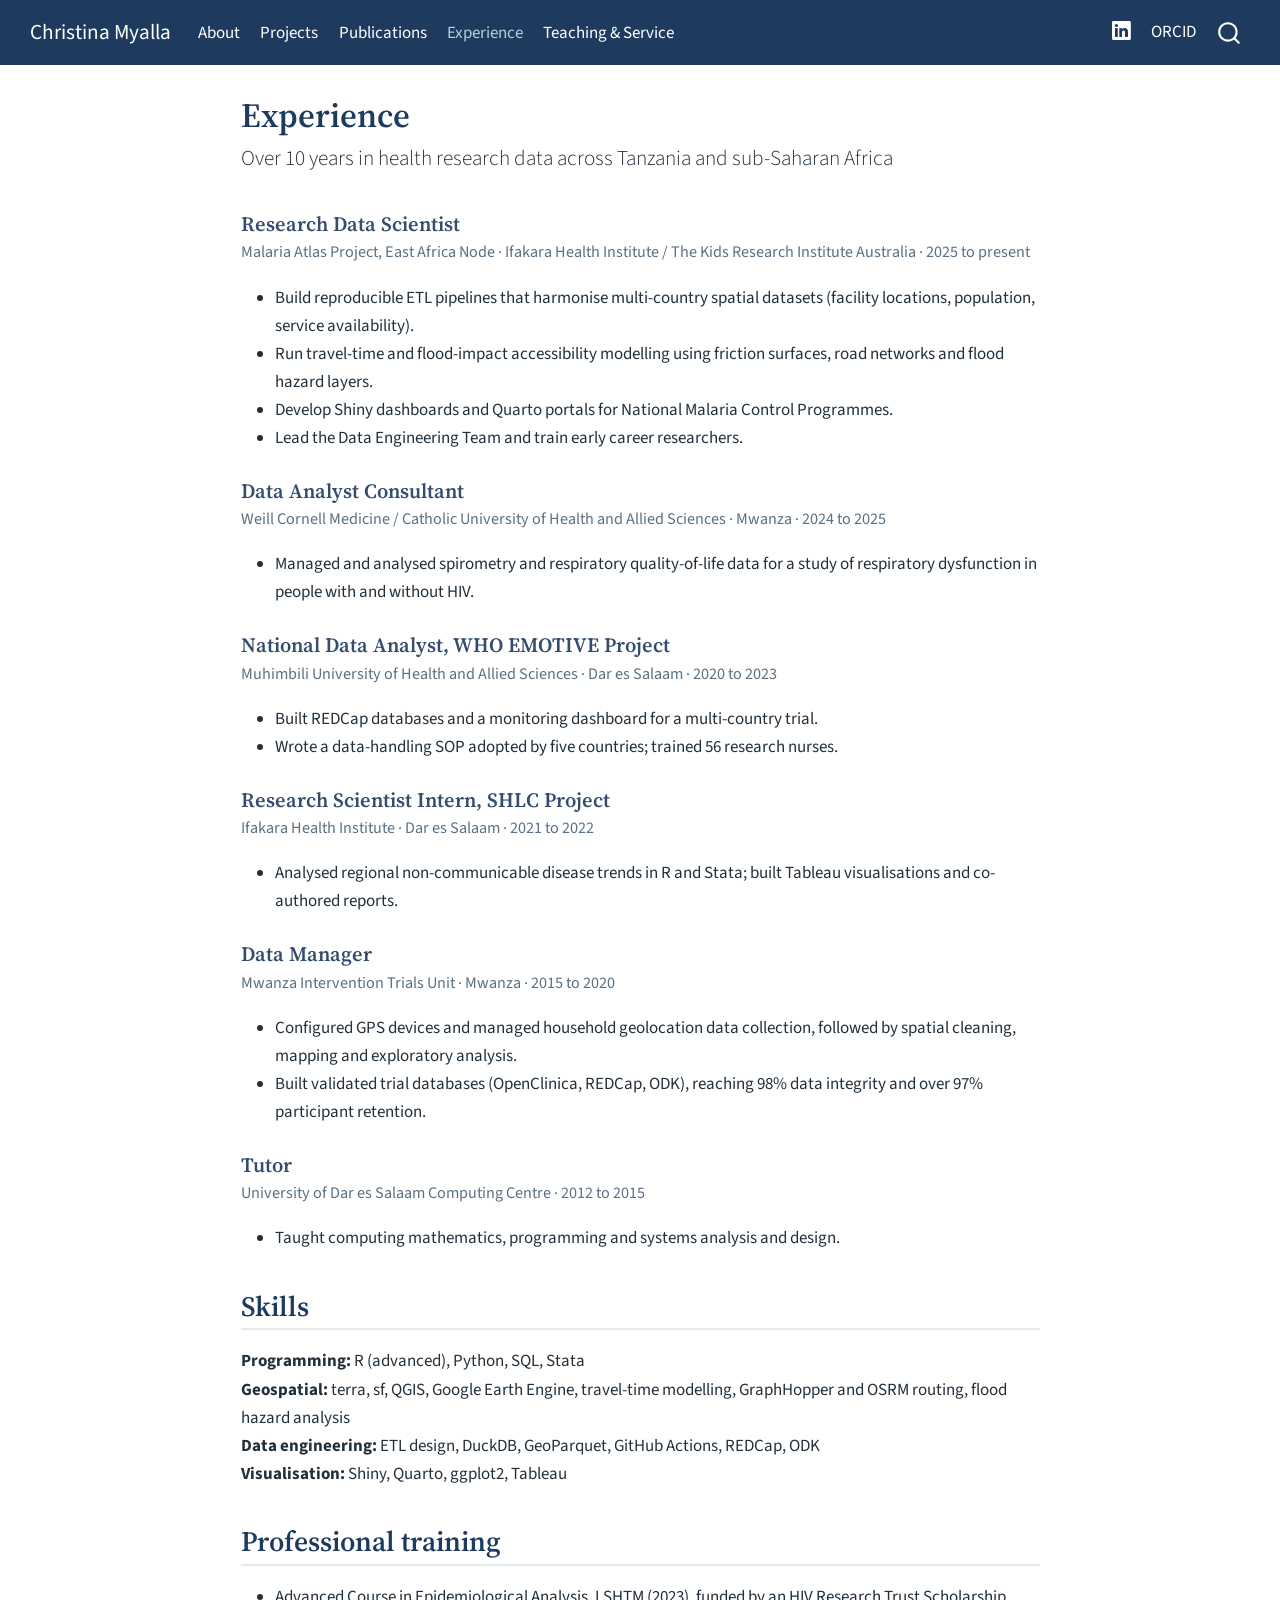
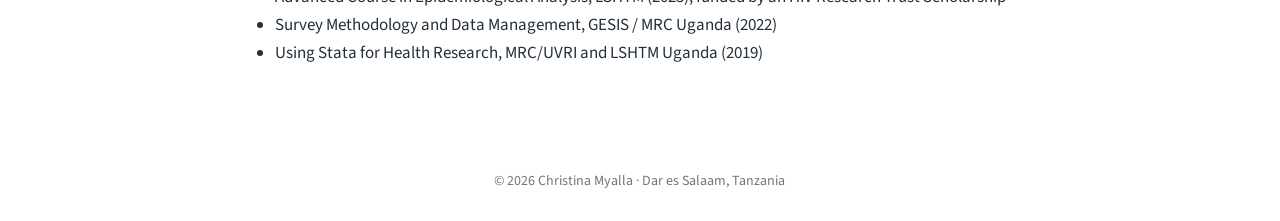
==== docs/experience.html @ db6a3d54 "Include built site in docs/ for GitHub Pages Co-Authored-By: Claude Opus 5.5 <noreply@anthropic.com>" ====
<!DOCTYPE html>
<html xmlns="http://www.w3.org/1999/xhtml" lang="en" xml:lang="en"><head>

<meta charset="utf-8">
<meta name="generator" content="quarto-1.6.42">

<meta name="viewport" content="width=device-width, initial-scale=1.0, user-scalable=yes">


<title>Experience – Christina Myalla</title>
<style>
code{white-space: pre-wrap;}
span.smallcaps{font-variant: small-caps;}
div.columns{display: flex; gap: min(4vw, 1.5em);}
div.column{flex: auto; overflow-x: auto;}
div.hanging-indent{margin-left: 1.5em; text-indent: -1.5em;}
ul.task-list{list-style: none;}
ul.task-list li input[type="checkbox"] {
  width: 0.8em;
  margin: 0 0.8em 0.2em -1em; /* quarto-specific, see https://github.com/quarto-dev/quarto-cli/issues/4556 */ 
  vertical-align: middle;
}
</style>


<script src="site_libs/quarto-nav/quarto-nav.js"></script>
<script src="site_libs/quarto-nav/headroom.min.js"></script>
<script src="site_libs/clipboard/clipboard.min.js"></script>
<script src="site_libs/quarto-search/autocomplete.umd.js"></script>
<script src="site_libs/quarto-search/fuse.min.js"></script>
<script src="site_libs/quarto-search/quarto-search.js"></script>
<meta name="quarto:offset" content="./">
<script src="site_libs/quarto-html/quarto.js"></script>
<script src="site_libs/quarto-html/popper.min.js"></script>
<script src="site_libs/quarto-html/tippy.umd.min.js"></script>
<script src="site_libs/quarto-html/anchor.min.js"></script>
<link href="site_libs/quarto-html/tippy.css" rel="stylesheet">
<link href="site_libs/quarto-html/quarto-syntax-highlighting-2f5df379a58b258e96c21c0638c20c03.css" rel="stylesheet" id="quarto-text-highlighting-styles">
<script src="site_libs/bootstrap/bootstrap.min.js"></script>
<link href="site_libs/bootstrap/bootstrap-icons.css" rel="stylesheet">
<link href="site_libs/bootstrap/bootstrap-7a274385d1ec533db2ee7df7dd593ee8.min.css" rel="stylesheet" append-hash="true" id="quarto-bootstrap" data-mode="light">
<script id="quarto-search-options" type="application/json">{
  "location": "navbar",
  "copy-button": false,
  "collapse-after": 3,
  "panel-placement": "end",
  "type": "overlay",
  "limit": 50,
  "keyboard-shortcut": [
    "f",
    "/",
    "s"
  ],
  "show-item-context": false,
  "language": {
    "search-no-results-text": "No results",
    "search-matching-documents-text": "matching documents",
    "search-copy-link-title": "Copy link to search",
    "search-hide-matches-text": "Hide additional matches",
    "search-more-match-text": "more match in this document",
    "search-more-matches-text": "more matches in this document",
    "search-clear-button-title": "Clear",
    "search-text-placeholder": "",
    "search-detached-cancel-button-title": "Cancel",
    "search-submit-button-title": "Submit",
    "search-label": "Search"
  }
}</script>
<style>html{ scroll-behavior: smooth; }</style>


</head>

<body class="nav-fixed fullcontent">

<div id="quarto-search-results"></div>
  <header id="quarto-header" class="headroom fixed-top">
    <nav class="navbar navbar-expand-lg " data-bs-theme="dark">
      <div class="navbar-container container-fluid">
      <div class="navbar-brand-container mx-auto">
    <a class="navbar-brand" href="./index.html">
    <span class="navbar-title">Christina Myalla</span>
    </a>
  </div>
            <div id="quarto-search" class="" title="Search"></div>
          <button class="navbar-toggler" type="button" data-bs-toggle="collapse" data-bs-target="#navbarCollapse" aria-controls="navbarCollapse" role="menu" aria-expanded="false" aria-label="Toggle navigation" onclick="if (window.quartoToggleHeadroom) { window.quartoToggleHeadroom(); }">
  <span class="navbar-toggler-icon"></span>
</button>
          <div class="collapse navbar-collapse" id="navbarCollapse">
            <ul class="navbar-nav navbar-nav-scroll me-auto">
  <li class="nav-item">
    <a class="nav-link" href="./index.html"> 
<span class="menu-text">About</span></a>
  </li>  
  <li class="nav-item">
    <a class="nav-link" href="./projects.html"> 
<span class="menu-text">Projects</span></a>
  </li>  
  <li class="nav-item">
    <a class="nav-link" href="./publications.html"> 
<span class="menu-text">Publications</span></a>
  </li>  
  <li class="nav-item">
    <a class="nav-link active" href="./experience.html" aria-current="page"> 
<span class="menu-text">Experience</span></a>
  </li>  
  <li class="nav-item">
    <a class="nav-link" href="./teaching.html"> 
<span class="menu-text">Teaching &amp; Service</span></a>
  </li>  
</ul>
            <ul class="navbar-nav navbar-nav-scroll ms-auto">
  <li class="nav-item compact">
    <a class="nav-link" href="https://www.linkedin.com/in/christina-myalla-bb707094"> <i class="bi bi-linkedin" role="img" aria-label="LinkedIn">
</i> 
<span class="menu-text"></span></a>
  </li>  
  <li class="nav-item">
    <a class="nav-link" href="https://orcid.org/0009-0005-3917-7203"> 
<span class="menu-text">ORCID</span></a>
  </li>  
</ul>
          </div> <!-- /navcollapse -->
            <div class="quarto-navbar-tools">
</div>
      </div> <!-- /container-fluid -->
    </nav>
</header>
<!-- content -->
<div id="quarto-content" class="quarto-container page-columns page-rows-contents page-layout-article page-navbar">
<!-- sidebar -->
<!-- margin-sidebar -->
    
<!-- main -->
<main class="content" id="quarto-document-content">

<header id="title-block-header" class="quarto-title-block default">
<div class="quarto-title">
<h1 class="title">Experience</h1>
<p class="subtitle lead">Over 10 years in health research data across Tanzania and sub-Saharan Africa</p>
</div>



<div class="quarto-title-meta">

    
  
    
  </div>
  


</header>


<section id="research-data-scientist" class="level3 role">
<h3 class="anchored" data-anchor-id="research-data-scientist">Research Data Scientist</h3>
<p><span class="meta">Malaria Atlas Project, East Africa Node · Ifakara Health Institute / The Kids Research Institute Australia · 2025 to present</span></p>
<ul>
<li>Build reproducible ETL pipelines that harmonise multi-country spatial datasets (facility locations, population, service availability).</li>
<li>Run travel-time and flood-impact accessibility modelling using friction surfaces, road networks and flood hazard layers.</li>
<li>Develop Shiny dashboards and Quarto portals for National Malaria Control Programmes.</li>
<li>Lead the Data Engineering Team and train early career researchers.</li>
</ul>
</section>
<section id="data-analyst-consultant" class="level3 role">
<h3 class="anchored" data-anchor-id="data-analyst-consultant">Data Analyst Consultant</h3>
<p><span class="meta">Weill Cornell Medicine / Catholic University of Health and Allied Sciences · Mwanza · 2024 to 2025</span></p>
<ul>
<li>Managed and analysed spirometry and respiratory quality-of-life data for a study of respiratory dysfunction in people with and without HIV.</li>
</ul>
</section>
<section id="national-data-analyst-who-emotive-project" class="level3 role">
<h3 class="anchored" data-anchor-id="national-data-analyst-who-emotive-project">National Data Analyst, WHO EMOTIVE Project</h3>
<p><span class="meta">Muhimbili University of Health and Allied Sciences · Dar es Salaam · 2020 to 2023</span></p>
<ul>
<li>Built REDCap databases and a monitoring dashboard for a multi-country trial.</li>
<li>Wrote a data-handling SOP adopted by five countries; trained 56 research nurses.</li>
</ul>
</section>
<section id="research-scientist-intern-shlc-project" class="level3 role">
<h3 class="anchored" data-anchor-id="research-scientist-intern-shlc-project">Research Scientist Intern, SHLC Project</h3>
<p><span class="meta">Ifakara Health Institute · Dar es Salaam · 2021 to 2022</span></p>
<ul>
<li>Analysed regional non-communicable disease trends in R and Stata; built Tableau visualisations and co-authored reports.</li>
</ul>
</section>
<section id="data-manager" class="level3 role">
<h3 class="anchored" data-anchor-id="data-manager">Data Manager</h3>
<p><span class="meta">Mwanza Intervention Trials Unit · Mwanza · 2015 to 2020</span></p>
<ul>
<li>Configured GPS devices and managed household geolocation data collection, followed by spatial cleaning, mapping and exploratory analysis.</li>
<li>Built validated trial databases (OpenClinica, REDCap, ODK), reaching 98% data integrity and over 97% participant retention.</li>
</ul>
</section>
<section id="tutor" class="level3 role">
<h3 class="anchored" data-anchor-id="tutor">Tutor</h3>
<p><span class="meta">University of Dar es Salaam Computing Centre · 2012 to 2015</span></p>
<ul>
<li>Taught computing mathematics, programming and systems analysis and design.</li>
</ul>
</section>
<section id="skills" class="level2">
<h2 class="anchored" data-anchor-id="skills">Skills</h2>
<p><strong>Programming:</strong> R (advanced), Python, SQL, Stata<br>
<strong>Geospatial:</strong> terra, sf, QGIS, Google Earth Engine, travel-time modelling, GraphHopper and OSRM routing, flood hazard analysis<br>
<strong>Data engineering:</strong> ETL design, DuckDB, GeoParquet, GitHub Actions, REDCap, ODK<br>
<strong>Visualisation:</strong> Shiny, Quarto, ggplot2, Tableau</p>
</section>
<section id="professional-training" class="level2">
<h2 class="anchored" data-anchor-id="professional-training">Professional training</h2>
<ul>
<li>Advanced Course in Epidemiological Analysis, LSHTM (2023), funded by an HIV Research Trust Scholarship</li>
<li>Survey Methodology and Data Management, GESIS / MRC Uganda (2022)</li>
<li>Using Stata for Health Research, MRC/UVRI and LSHTM Uganda (2019)</li>
</ul>


</section>

</main> <!-- /main -->
<script id="quarto-html-after-body" type="application/javascript">
window.document.addEventListener("DOMContentLoaded", function (event) {
  const toggleBodyColorMode = (bsSheetEl) => {
    const mode = bsSheetEl.getAttribute("data-mode");
    const bodyEl = window.document.querySelector("body");
    if (mode === "dark") {
      bodyEl.classList.add("quarto-dark");
      bodyEl.classList.remove("quarto-light");
    } else {
      bodyEl.classList.add("quarto-light");
      bodyEl.classList.remove("quarto-dark");
    }
  }
  const toggleBodyColorPrimary = () => {
    const bsSheetEl = window.document.querySelector("link#quarto-bootstrap");
    if (bsSheetEl) {
      toggleBodyColorMode(bsSheetEl);
    }
  }
  toggleBodyColorPrimary();  
  const icon = "";
  const anchorJS = new window.AnchorJS();
  anchorJS.options = {
    placement: 'right',
    icon: icon
  };
  anchorJS.add('.anchored');
  const isCodeAnnotation = (el) => {
    for (const clz of el.classList) {
      if (clz.startsWith('code-annotation-')) {                     
        return true;
      }
    }
    return false;
  }
  const onCopySuccess = function(e) {
    // button target
    const button = e.trigger;
    // don't keep focus
    button.blur();
    // flash "checked"
    button.classList.add('code-copy-button-checked');
    var currentTitle = button.getAttribute("title");
    button.setAttribute("title", "Copied!");
    let tooltip;
    if (window.bootstrap) {
      button.setAttribute("data-bs-toggle", "tooltip");
      button.setAttribute("data-bs-placement", "left");
      button.setAttribute("data-bs-title", "Copied!");
      tooltip = new bootstrap.Tooltip(button, 
        { trigger: "manual", 
          customClass: "code-copy-button-tooltip",
          offset: [0, -8]});
      tooltip.show();    
    }
    setTimeout(function() {
      if (tooltip) {
        tooltip.hide();
        button.removeAttribute("data-bs-title");
        button.removeAttribute("data-bs-toggle");
        button.removeAttribute("data-bs-placement");
      }
      button.setAttribute("title", currentTitle);
      button.classList.remove('code-copy-button-checked');
    }, 1000);
    // clear code selection
    e.clearSelection();
  }
  const getTextToCopy = function(trigger) {
      const codeEl = trigger.previousElementSibling.cloneNode(true);
      for (const childEl of codeEl.children) {
        if (isCodeAnnotation(childEl)) {
          childEl.remove();
        }
      }
      return codeEl.innerText;
  }
  const clipboard = new window.ClipboardJS('.code-copy-button:not([data-in-quarto-modal])', {
    text: getTextToCopy
  });
  clipboard.on('success', onCopySuccess);
  if (window.document.getElementById('quarto-embedded-source-code-modal')) {
    const clipboardModal = new window.ClipboardJS('.code-copy-button[data-in-quarto-modal]', {
      text: getTextToCopy,
      container: window.document.getElementById('quarto-embedded-source-code-modal')
    });
    clipboardModal.on('success', onCopySuccess);
  }
    var localhostRegex = new RegExp(/^(?:http|https):\/\/localhost\:?[0-9]*\//);
    var mailtoRegex = new RegExp(/^mailto:/);
      var filterRegex = new RegExp("https:\/\/myalla-christina\.github\.io");
    var isInternal = (href) => {
        return filterRegex.test(href) || localhostRegex.test(href) || mailtoRegex.test(href);
    }
    // Inspect non-navigation links and adorn them if external
 	var links = window.document.querySelectorAll('a[href]:not(.nav-link):not(.navbar-brand):not(.toc-action):not(.sidebar-link):not(.sidebar-item-toggle):not(.pagination-link):not(.no-external):not([aria-hidden]):not(.dropdown-item):not(.quarto-navigation-tool):not(.about-link)');
    for (var i=0; i<links.length; i++) {
      const link = links[i];
      if (!isInternal(link.href)) {
        // undo the damage that might have been done by quarto-nav.js in the case of
        // links that we want to consider external
        if (link.dataset.originalHref !== undefined) {
          link.href = link.dataset.originalHref;
        }
      }
    }
  function tippyHover(el, contentFn, onTriggerFn, onUntriggerFn) {
    const config = {
      allowHTML: true,
      maxWidth: 500,
      delay: 100,
      arrow: false,
      appendTo: function(el) {
          return el.parentElement;
      },
      interactive: true,
      interactiveBorder: 10,
      theme: 'quarto',
      placement: 'bottom-start',
    };
    if (contentFn) {
      config.content = contentFn;
    }
    if (onTriggerFn) {
      config.onTrigger = onTriggerFn;
    }
    if (onUntriggerFn) {
      config.onUntrigger = onUntriggerFn;
    }
    window.tippy(el, config); 
  }
  const noterefs = window.document.querySelectorAll('a[role="doc-noteref"]');
  for (var i=0; i<noterefs.length; i++) {
    const ref = noterefs[i];
    tippyHover(ref, function() {
      // use id or data attribute instead here
      let href = ref.getAttribute('data-footnote-href') || ref.getAttribute('href');
      try { href = new URL(href).hash; } catch {}
      const id = href.replace(/^#\/?/, "");
      const note = window.document.getElementById(id);
      if (note) {
        return note.innerHTML;
      } else {
        return "";
      }
    });
  }
  const xrefs = window.document.querySelectorAll('a.quarto-xref');
  const processXRef = (id, note) => {
    // Strip column container classes
    const stripColumnClz = (el) => {
      el.classList.remove("page-full", "page-columns");
      if (el.children) {
        for (const child of el.children) {
          stripColumnClz(child);
        }
      }
    }
    stripColumnClz(note)
    if (id === null || id.startsWith('sec-')) {
      // Special case sections, only their first couple elements
      const container = document.createElement("div");
      if (note.children && note.children.length > 2) {
        container.appendChild(note.children[0].cloneNode(true));
        for (let i = 1; i < note.children.length; i++) {
          const child = note.children[i];
          if (child.tagName === "P" && child.innerText === "") {
            continue;
          } else {
            container.appendChild(child.cloneNode(true));
            break;
          }
        }
        if (window.Quarto?.typesetMath) {
          window.Quarto.typesetMath(container);
        }
        return container.innerHTML
      } else {
        if (window.Quarto?.typesetMath) {
          window.Quarto.typesetMath(note);
        }
        return note.innerHTML;
      }
    } else {
      // Remove any anchor links if they are present
      const anchorLink = note.querySelector('a.anchorjs-link');
      if (anchorLink) {
        anchorLink.remove();
      }
      if (window.Quarto?.typesetMath) {
        window.Quarto.typesetMath(note);
      }
      if (note.classList.contains("callout")) {
        return note.outerHTML;
      } else {
        return note.innerHTML;
      }
    }
  }
  for (var i=0; i<xrefs.length; i++) {
    const xref = xrefs[i];
    tippyHover(xref, undefined, function(instance) {
      instance.disable();
      let url = xref.getAttribute('href');
      let hash = undefined; 
      if (url.startsWith('#')) {
        hash = url;
      } else {
        try { hash = new URL(url).hash; } catch {}
      }
      if (hash) {
        const id = hash.replace(/^#\/?/, "");
        const note = window.document.getElementById(id);
        if (note !== null) {
          try {
            const html = processXRef(id, note.cloneNode(true));
            instance.setContent(html);
          } finally {
            instance.enable();
            instance.show();
          }
        } else {
          // See if we can fetch this
          fetch(url.split('#')[0])
          .then(res => res.text())
          .then(html => {
            const parser = new DOMParser();
            const htmlDoc = parser.parseFromString(html, "text/html");
            const note = htmlDoc.getElementById(id);
            if (note !== null) {
              const html = processXRef(id, note);
              instance.setContent(html);
            } 
          }).finally(() => {
            instance.enable();
            instance.show();
          });
        }
      } else {
        // See if we can fetch a full url (with no hash to target)
        // This is a special case and we should probably do some content thinning / targeting
        fetch(url)
        .then(res => res.text())
        .then(html => {
          const parser = new DOMParser();
          const htmlDoc = parser.parseFromString(html, "text/html");
          const note = htmlDoc.querySelector('main.content');
          if (note !== null) {
            // This should only happen for chapter cross references
            // (since there is no id in the URL)
            // remove the first header
            if (note.children.length > 0 && note.children[0].tagName === "HEADER") {
              note.children[0].remove();
            }
            const html = processXRef(null, note);
            instance.setContent(html);
          } 
        }).finally(() => {
          instance.enable();
          instance.show();
        });
      }
    }, function(instance) {
    });
  }
      let selectedAnnoteEl;
      const selectorForAnnotation = ( cell, annotation) => {
        let cellAttr = 'data-code-cell="' + cell + '"';
        let lineAttr = 'data-code-annotation="' +  annotation + '"';
        const selector = 'span[' + cellAttr + '][' + lineAttr + ']';
        return selector;
      }
      const selectCodeLines = (annoteEl) => {
        const doc = window.document;
        const targetCell = annoteEl.getAttribute("data-target-cell");
        const targetAnnotation = annoteEl.getAttribute("data-target-annotation");
        const annoteSpan = window.document.querySelector(selectorForAnnotation(targetCell, targetAnnotation));
        const lines = annoteSpan.getAttribute("data-code-lines").split(",");
        const lineIds = lines.map((line) => {
          return targetCell + "-" + line;
        })
        let top = null;
        let height = null;
        let parent = null;
        if (lineIds.length > 0) {
            //compute the position of the single el (top and bottom and make a div)
            const el = window.document.getElementById(lineIds[0]);
            top = el.offsetTop;
            height = el.offsetHeight;
            parent = el.parentElement.parentElement;
          if (lineIds.length > 1) {
            const lastEl = window.document.getElementById(lineIds[lineIds.length - 1]);
            const bottom = lastEl.offsetTop + lastEl.offsetHeight;
            height = bottom - top;
          }
          if (top !== null && height !== null && parent !== null) {
            // cook up a div (if necessary) and position it 
            let div = window.document.getElementById("code-annotation-line-highlight");
            if (div === null) {
              div = window.document.createElement("div");
              div.setAttribute("id", "code-annotation-line-highlight");
              div.style.position = 'absolute';
              parent.appendChild(div);
            }
            div.style.top = top - 2 + "px";
            div.style.height = height + 4 + "px";
            div.style.left = 0;
            let gutterDiv = window.document.getElementById("code-annotation-line-highlight-gutter");
            if (gutterDiv === null) {
              gutterDiv = window.document.createElement("div");
              gutterDiv.setAttribute("id", "code-annotation-line-highlight-gutter");
              gutterDiv.style.position = 'absolute';
              const codeCell = window.document.getElementById(targetCell);
              const gutter = codeCell.querySelector('.code-annotation-gutter');
              gutter.appendChild(gutterDiv);
            }
            gutterDiv.style.top = top - 2 + "px";
            gutterDiv.style.height = height + 4 + "px";
          }
          selectedAnnoteEl = annoteEl;
        }
      };
      const unselectCodeLines = () => {
        const elementsIds = ["code-annotation-line-highlight", "code-annotation-line-highlight-gutter"];
        elementsIds.forEach((elId) => {
          const div = window.document.getElementById(elId);
          if (div) {
            div.remove();
          }
        });
        selectedAnnoteEl = undefined;
      };
        // Handle positioning of the toggle
    window.addEventListener(
      "resize",
      throttle(() => {
        elRect = undefined;
        if (selectedAnnoteEl) {
          selectCodeLines(selectedAnnoteEl);
        }
      }, 10)
    );
    function throttle(fn, ms) {
    let throttle = false;
    let timer;
      return (...args) => {
        if(!throttle) { // first call gets through
            fn.apply(this, args);
            throttle = true;
        } else { // all the others get throttled
            if(timer) clearTimeout(timer); // cancel #2
            timer = setTimeout(() => {
              fn.apply(this, args);
              timer = throttle = false;
            }, ms);
        }
      };
    }
      // Attach click handler to the DT
      const annoteDls = window.document.querySelectorAll('dt[data-target-cell]');
      for (const annoteDlNode of annoteDls) {
        annoteDlNode.addEventListener('click', (event) => {
          const clickedEl = event.target;
          if (clickedEl !== selectedAnnoteEl) {
            unselectCodeLines();
            const activeEl = window.document.querySelector('dt[data-target-cell].code-annotation-active');
            if (activeEl) {
              activeEl.classList.remove('code-annotation-active');
            }
            selectCodeLines(clickedEl);
            clickedEl.classList.add('code-annotation-active');
          } else {
            // Unselect the line
            unselectCodeLines();
            clickedEl.classList.remove('code-annotation-active');
          }
        });
      }
  const findCites = (el) => {
    const parentEl = el.parentElement;
    if (parentEl) {
      const cites = parentEl.dataset.cites;
      if (cites) {
        return {
          el,
          cites: cites.split(' ')
        };
      } else {
        return findCites(el.parentElement)
      }
    } else {
      return undefined;
    }
  };
  var bibliorefs = window.document.querySelectorAll('a[role="doc-biblioref"]');
  for (var i=0; i<bibliorefs.length; i++) {
    const ref = bibliorefs[i];
    const citeInfo = findCites(ref);
    if (citeInfo) {
      tippyHover(citeInfo.el, function() {
        var popup = window.document.createElement('div');
        citeInfo.cites.forEach(function(cite) {
          var citeDiv = window.document.createElement('div');
          citeDiv.classList.add('hanging-indent');
          citeDiv.classList.add('csl-entry');
          var biblioDiv = window.document.getElementById('ref-' + cite);
          if (biblioDiv) {
            citeDiv.innerHTML = biblioDiv.innerHTML;
          }
          popup.appendChild(citeDiv);
        });
        return popup.innerHTML;
      });
    }
  }
});
</script>
</div> <!-- /content -->
<footer class="footer">
  <div class="nav-footer">
    <div class="nav-footer-left">
      &nbsp;
    </div>   
    <div class="nav-footer-center">
<p>© 2026 Christina Myalla · Dar es Salaam, Tanzania</p>
</div>
    <div class="nav-footer-right">
      &nbsp;
    </div>
  </div>
</footer>




<script src="site_libs/quarto-html/zenscroll-min.js"></script>
</body></html>
---- docs/site_libs/quarto-html/tippy.css ----
.tippy-box[data-animation=fade][data-state=hidden]{opacity:0}[data-tippy-root]{max-width:calc(100vw - 10px)}.tippy-box{position:relative;background-color:#333;color:#fff;border-radius:4px;font-size:14px;line-height:1.4;white-space:normal;outline:0;transition-property:transform,visibility,opacity}.tippy-box[data-placement^=top]>.tippy-arrow{bottom:0}.tippy-box[data-placement^=top]>.tippy-arrow:before{bottom:-7px;left:0;border-width:8px 8px 0;border-top-color:initial;transform-origin:center top}.tippy-box[data-placement^=bottom]>.tippy-arrow{top:0}.tippy-box[data-placement^=bottom]>.tippy-arrow:before{top:-7px;left:0;border-width:0 8px 8px;border-bottom-color:initial;transform-origin:center bottom}.tippy-box[data-placement^=left]>.tippy-arrow{right:0}.tippy-box[data-placement^=left]>.tippy-arrow:before{border-width:8px 0 8px 8px;border-left-color:initial;right:-7px;transform-origin:center left}.tippy-box[data-placement^=right]>.tippy-arrow{left:0}.tippy-box[data-placement^=right]>.tippy-arrow:before{left:-7px;border-width:8px 8px 8px 0;border-right-color:initial;transform-origin:center right}.tippy-box[data-inertia][data-state=visible]{transition-timing-function:cubic-bezier(.54,1.5,.38,1.11)}.tippy-arrow{width:16px;height:16px;color:#333}.tippy-arrow:before{content:"";position:absolute;border-color:transparent;border-style:solid}.tippy-content{position:relative;padding:5px 9px;z-index:1}
---- docs/site_libs/quarto-html/quarto-syntax-highlighting-2f5df379a58b258e96c21c0638c20c03.css ----
/* quarto syntax highlight colors */
:root {
  --quarto-hl-ot-color: #003B4F;
  --quarto-hl-at-color: #657422;
  --quarto-hl-ss-color: #20794D;
  --quarto-hl-an-color: #5E5E5E;
  --quarto-hl-fu-color: #4758AB;
  --quarto-hl-st-color: #20794D;
  --quarto-hl-cf-color: #003B4F;
  --quarto-hl-op-color: #5E5E5E;
  --quarto-hl-er-color: #AD0000;
  --quarto-hl-bn-color: #AD0000;
  --quarto-hl-al-color: #AD0000;
  --quarto-hl-va-color: #111111;
  --quarto-hl-bu-color: inherit;
  --quarto-hl-ex-color: inherit;
  --quarto-hl-pp-color: #AD0000;
  --quarto-hl-in-color: #5E5E5E;
  --quarto-hl-vs-color: #20794D;
  --quarto-hl-wa-color: #5E5E5E;
  --quarto-hl-do-color: #5E5E5E;
  --quarto-hl-im-color: #00769E;
  --quarto-hl-ch-color: #20794D;
  --quarto-hl-dt-color: #AD0000;
  --quarto-hl-fl-color: #AD0000;
  --quarto-hl-co-color: #5E5E5E;
  --quarto-hl-cv-color: #5E5E5E;
  --quarto-hl-cn-color: #8f5902;
  --quarto-hl-sc-color: #5E5E5E;
  --quarto-hl-dv-color: #AD0000;
  --quarto-hl-kw-color: #003B4F;
}

/* other quarto variables */
:root {
  --quarto-font-monospace: SFMono-Regular, Menlo, Monaco, Consolas, "Liberation Mono", "Courier New", monospace;
}

pre > code.sourceCode > span {
  color: #003B4F;
}

code span {
  color: #003B4F;
}

code.sourceCode > span {
  color: #003B4F;
}

div.sourceCode,
div.sourceCode pre.sourceCode {
  color: #003B4F;
}

code span.ot {
  color: #003B4F;
  font-style: inherit;
}

code span.at {
  color: #657422;
  font-style: inherit;
}

code span.ss {
  color: #20794D;
  font-style: inherit;
}

code span.an {
  color: #5E5E5E;
  font-style: inherit;
}

code span.fu {
  color: #4758AB;
  font-style: inherit;
}

code span.st {
  color: #20794D;
  font-style: inherit;
}

code span.cf {
  color: #003B4F;
  font-weight: bold;
  font-style: inherit;
}

code span.op {
  color: #5E5E5E;
  font-style: inherit;
}

code span.er {
  color: #AD0000;
  font-style: inherit;
}

code span.bn {
  color: #AD0000;
  font-style: inherit;
}

code span.al {
  color: #AD0000;
  font-style: inherit;
}

code span.va {
  color: #111111;
  font-style: inherit;
}

code span.bu {
  font-style: inherit;
}

code span.ex {
  font-style: inherit;
}

code span.pp {
  color: #AD0000;
  font-style: inherit;
}

code span.in {
  color: #5E5E5E;
  font-style: inherit;
}

code span.vs {
  color: #20794D;
  font-style: inherit;
}

code span.wa {
  color: #5E5E5E;
  font-style: italic;
}

code span.do {
  color: #5E5E5E;
  font-style: italic;
}

code span.im {
  color: #00769E;
  font-style: inherit;
}

code span.ch {
  color: #20794D;
  font-style: inherit;
}

code span.dt {
  color: #AD0000;
  font-style: inherit;
}

code span.fl {
  color: #AD0000;
  font-style: inherit;
}

code span.co {
  color: #5E5E5E;
  font-style: inherit;
}

code span.cv {
  color: #5E5E5E;
  font-style: italic;
}

code span.cn {
  color: #8f5902;
  font-style: inherit;
}

code span.sc {
  color: #5E5E5E;
  font-style: inherit;
}

code span.dv {
  color: #AD0000;
  font-style: inherit;
}

code span.kw {
  color: #003B4F;
  font-weight: bold;
  font-style: inherit;
}

.prevent-inlining {
  content: "</";
}

/*# sourceMappingURL=35eb38a806ee71ea6d2563be2308c832.css.map */
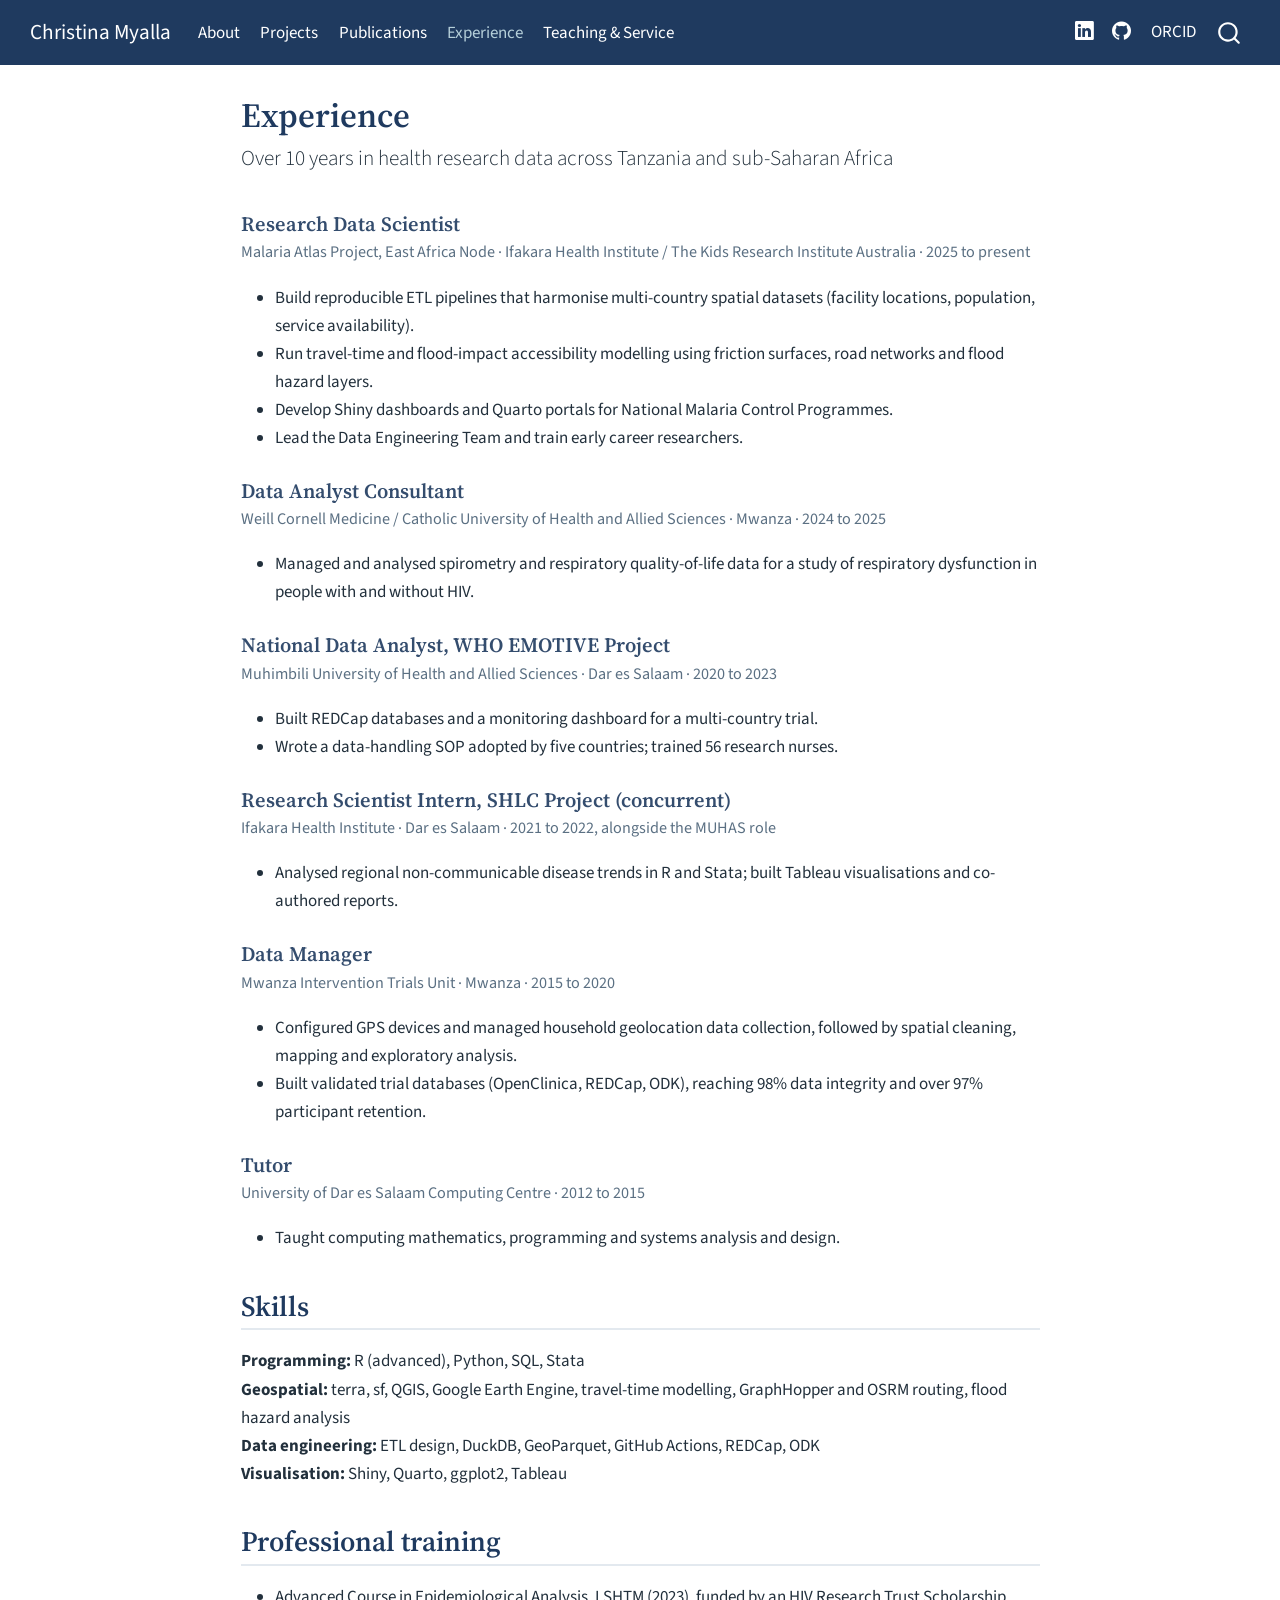
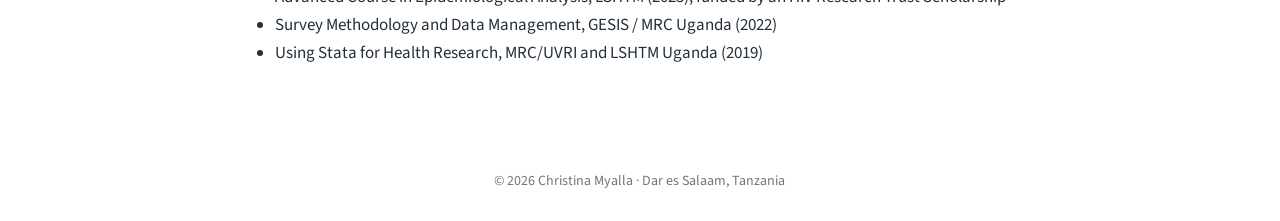
==== commit 0e280767: "Site review fixes: GitHub link, accurate wording, travel-time countries, concurrent role Co-Authored" ====
--- a/docs/experience.html
+++ b/docs/experience.html
@@ -115,6 +115,11 @@
 </i> 
 <span class="menu-text"></span></a>
   </li>  
+  <li class="nav-item compact">
+    <a class="nav-link" href="https://github.com/myalla-christina"> <i class="bi bi-github" role="img" aria-label="GitHub">
+</i> 
+<span class="menu-text"></span></a>
+  </li>  
   <li class="nav-item">
     <a class="nav-link" href="https://orcid.org/0009-0005-3917-7203"> 
 <span class="menu-text">ORCID</span></a>
@@ -179,9 +184,9 @@
 <li>Wrote a data-handling SOP adopted by five countries; trained 56 research nurses.</li>
 </ul>
 </section>
-<section id="research-scientist-intern-shlc-project" class="level3 role">
-<h3 class="anchored" data-anchor-id="research-scientist-intern-shlc-project">Research Scientist Intern, SHLC Project</h3>
-<p><span class="meta">Ifakara Health Institute · Dar es Salaam · 2021 to 2022</span></p>
+<section id="research-scientist-intern-shlc-project-concurrent" class="level3 role">
+<h3 class="anchored" data-anchor-id="research-scientist-intern-shlc-project-concurrent">Research Scientist Intern, SHLC Project (concurrent)</h3>
+<p><span class="meta">Ifakara Health Institute · Dar es Salaam · 2021 to 2022, alongside the MUHAS role</span></p>
 <ul>
 <li>Analysed regional non-communicable disease trends in R and Stata; built Tableau visualisations and co-authored reports.</li>
 </ul>
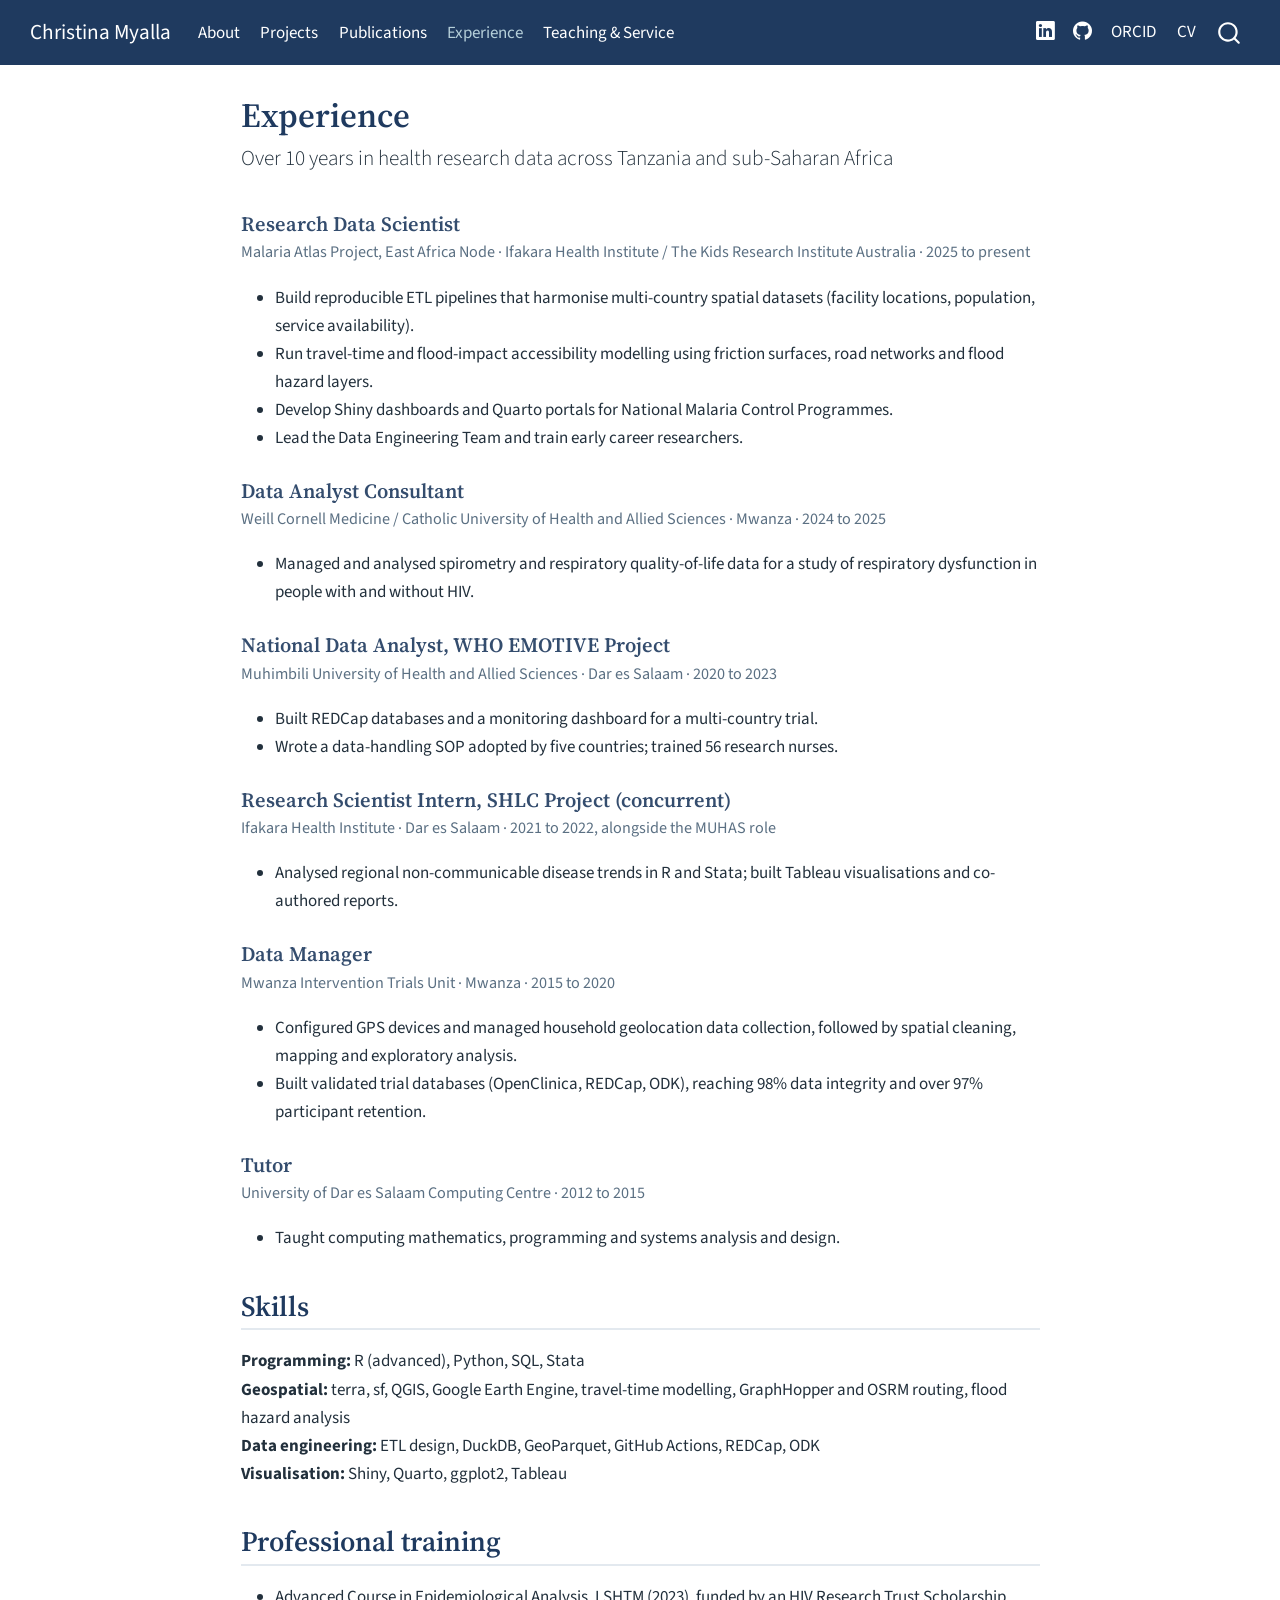
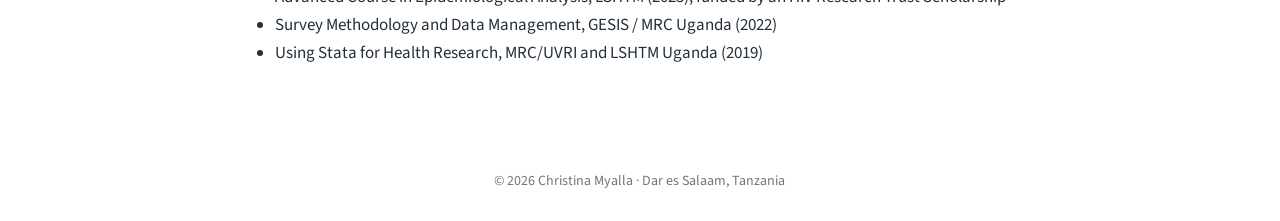
==== commit 938b1683: "Add downloadable CV (referees removed, Nov 2026 updates) and country profiles portal link Co-Authore" ====
--- a/docs/experience.html
+++ b/docs/experience.html
@@ -123,6 +123,10 @@
   <li class="nav-item">
     <a class="nav-link" href="https://orcid.org/0009-0005-3917-7203"> 
 <span class="menu-text">ORCID</span></a>
+  </li>  
+  <li class="nav-item">
+    <a class="nav-link" href="./files/Christina_Myalla_CV.pdf"> 
+<span class="menu-text">CV</span></a>
   </li>  
 </ul>
           </div> <!-- /navcollapse -->
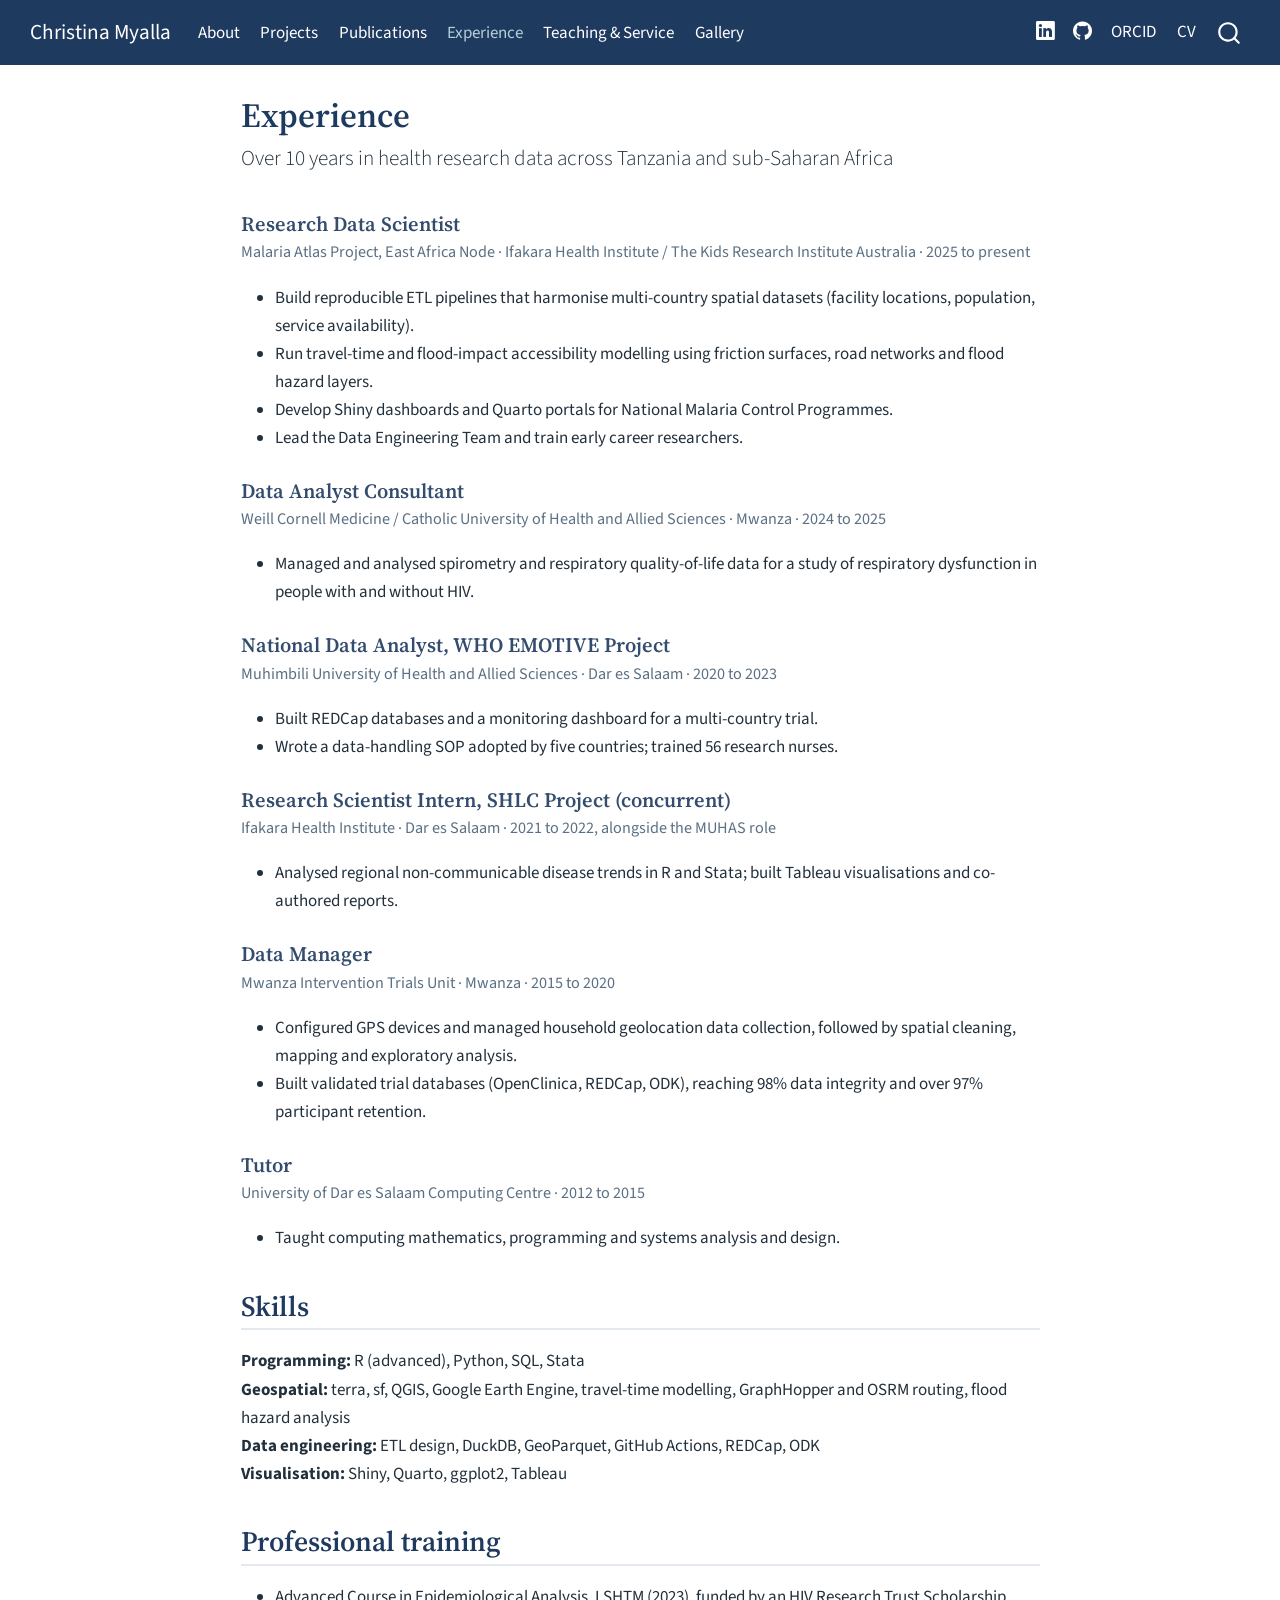
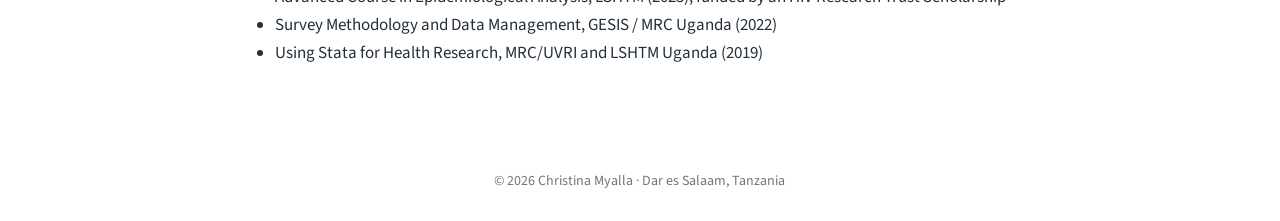
==== commit be19d296: "Add IHI 70th anniversary panel, WapiCare presentation and Gallery page; update CV Co-Authored-By: Cl" ====
--- a/docs/experience.html
+++ b/docs/experience.html
@@ -38,7 +38,7 @@
 <link href="site_libs/quarto-html/quarto-syntax-highlighting-2f5df379a58b258e96c21c0638c20c03.css" rel="stylesheet" id="quarto-text-highlighting-styles">
 <script src="site_libs/bootstrap/bootstrap.min.js"></script>
 <link href="site_libs/bootstrap/bootstrap-icons.css" rel="stylesheet">
-<link href="site_libs/bootstrap/bootstrap-7a274385d1ec533db2ee7df7dd593ee8.min.css" rel="stylesheet" append-hash="true" id="quarto-bootstrap" data-mode="light">
+<link href="site_libs/bootstrap/bootstrap-204c508dc0ab694a7206952975fa37af.min.css" rel="stylesheet" append-hash="true" id="quarto-bootstrap" data-mode="light">
 <script id="quarto-search-options" type="application/json">{
   "location": "navbar",
   "copy-button": false,
@@ -107,6 +107,10 @@
   <li class="nav-item">
     <a class="nav-link" href="./teaching.html"> 
 <span class="menu-text">Teaching &amp; Service</span></a>
+  </li>  
+  <li class="nav-item">
+    <a class="nav-link" href="./gallery.html"> 
+<span class="menu-text">Gallery</span></a>
   </li>  
 </ul>
             <ul class="navbar-nav navbar-nav-scroll ms-auto">
